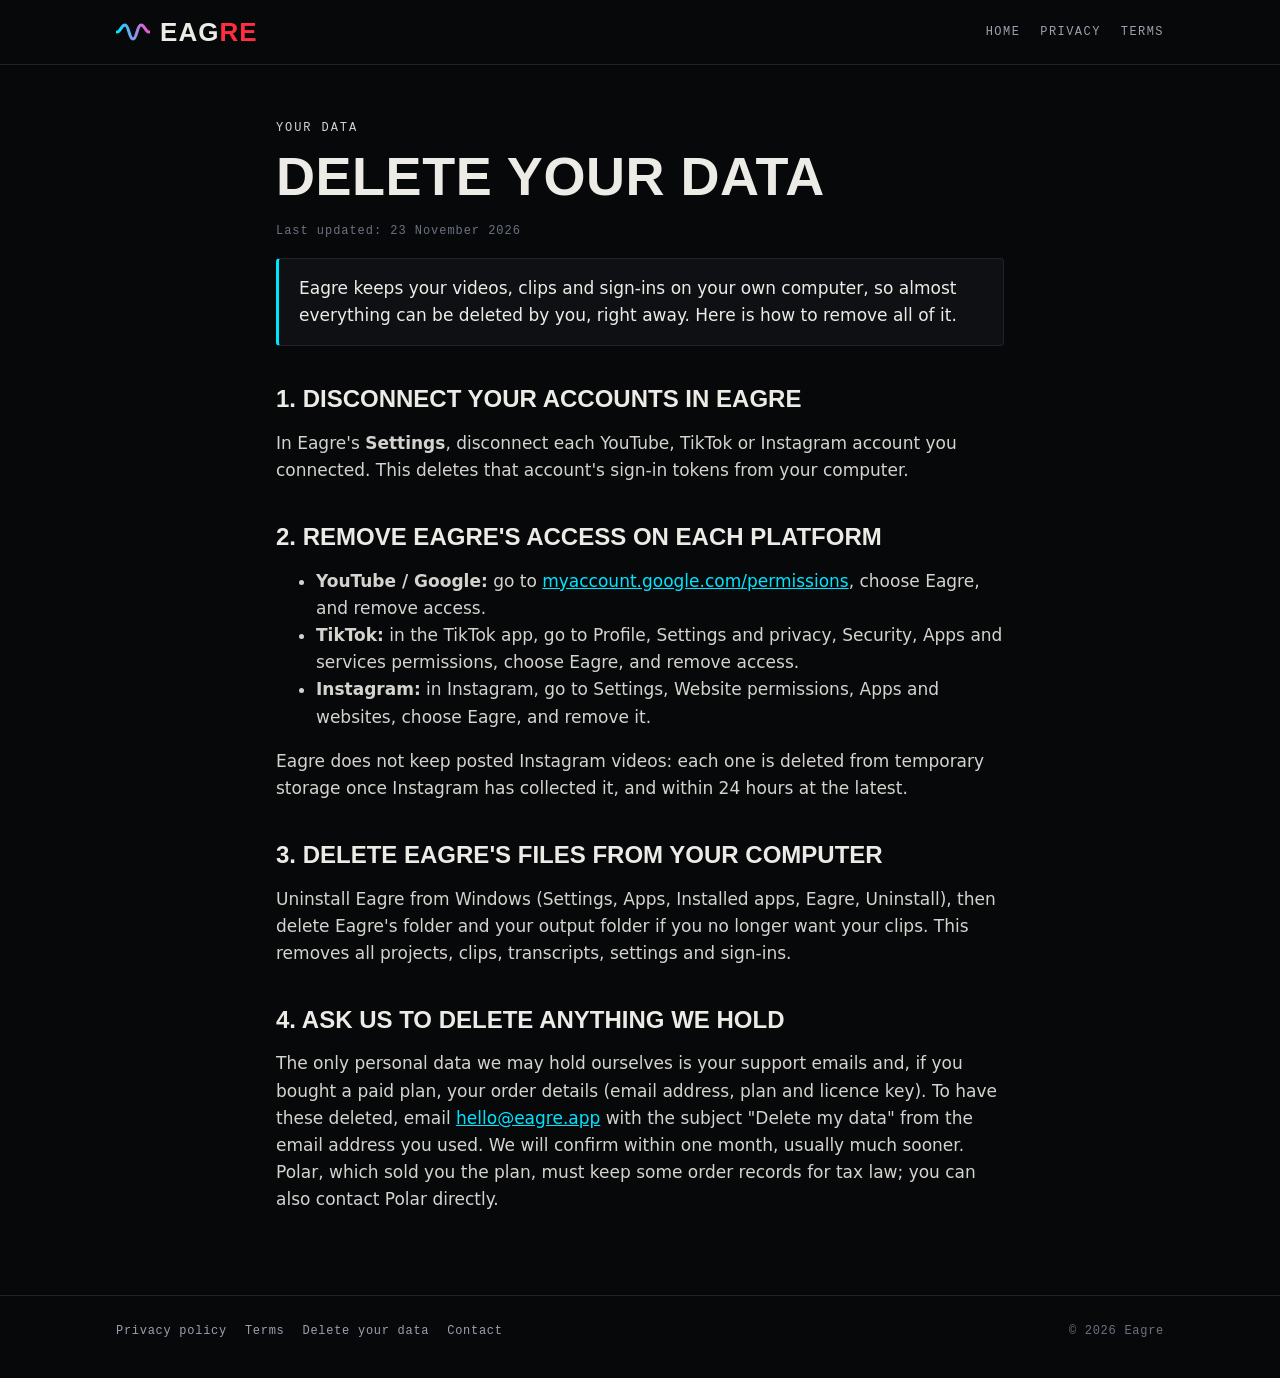
==== delete-data.html @ e5c0943c "Eagre website: home, privacy policy, terms, delete your data" ====
<!doctype html>
<html lang="en">
<head>
<meta charset="utf-8">
<meta name="viewport" content="width=device-width, initial-scale=1">
<title>Delete your data - Eagre</title>
<meta name="description" content="How to delete your data from Eagre and remove its access to your YouTube, TikTok and Instagram accounts.">
<link rel="icon" href="data:image/svg+xml,%3Csvg xmlns='http://www.w3.org/2000/svg' viewBox='0 0 34 18'%3E%3Cpath d='M1 9c4 0 4-7 8-7s4 14 8 14 4-14 8-14 4 7 8 7' fill='none' stroke='%23ff2e3f' stroke-width='3' stroke-linecap='round'/%3E%3C/svg%3E">
<link rel="stylesheet" href="style.css">
</head>
<body>
<header class="top"><div class="wrap">
  <a class="logo" href="./"><svg viewBox="0 0 34 18" aria-hidden="true"><defs><linearGradient id="g" x1="0" x2="1"><stop offset="0" stop-color="#00e5ff"/><stop offset="1" stop-color="#ff4fd8"/></linearGradient></defs><path d="M1 9c4 0 4-7 8-7s4 14 8 14 4-14 8-14 4 7 8 7" fill="none" stroke="url(#g)" stroke-width="3" stroke-linecap="round"/></svg><span>Eag<b>re</b></span></a>
  <nav class="links"><a href="./">Home</a><a href="privacy.html">Privacy</a><a href="terms.html">Terms</a></nav>
</div></header>

<main class="wrap narrow doc">
<p class="kicker">Your data</p>
<h1>Delete your data</h1>
<p class="updated">Last updated: 23 November 2026</p>

<div class="box">Eagre keeps your videos, clips and sign-ins on your own computer, so almost everything can be deleted by you,
right away. Here is how to remove all of it.</div>

<h2>1. Disconnect your accounts in Eagre</h2>
<p>In Eagre's <strong>Settings</strong>, disconnect each YouTube, TikTok or Instagram account you connected. This deletes
that account's sign-in tokens from your computer.</p>

<h2>2. Remove Eagre's access on each platform</h2>
<ul>
  <li><strong>YouTube / Google:</strong> go to <a href="https://myaccount.google.com/permissions">myaccount.google.com/permissions</a>, choose Eagre, and remove access.</li>
  <li><strong>TikTok:</strong> in the TikTok app, go to Profile, Settings and privacy, Security, Apps and services permissions, choose Eagre, and remove access.</li>
  <li><strong>Instagram:</strong> in Instagram, go to Settings, Website permissions, Apps and websites, choose Eagre, and remove it.</li>
</ul>
<p>Eagre does not keep posted Instagram videos: each one is deleted from temporary storage once Instagram has collected it,
and within 24 hours at the latest.</p>

<h2>3. Delete Eagre's files from your computer</h2>
<p>Uninstall Eagre from Windows (Settings, Apps, Installed apps, Eagre, Uninstall), then delete Eagre's folder and your
output folder if you no longer want your clips. This removes all projects, clips, transcripts, settings and sign-ins.</p>

<h2>4. Ask us to delete anything we hold</h2>
<p>The only personal data we may hold ourselves is your support emails and, if you bought a paid plan, your order
details (email address, plan and licence key). To have these deleted, email
<a href="mailto:hello@eagre.app?subject=Delete%20my%20data">hello@eagre.app</a> with the subject "Delete my data" from the
email address you used. We will confirm within one month, usually much sooner. Polar, which sold you the plan, must keep
some order records for tax law; you can also contact Polar directly.</p>
</main>

<footer><div class="wrap">
  <div><a href="privacy.html">Privacy policy</a><a href="terms.html">Terms</a><a href="delete-data.html">Delete your data</a><a href="mailto:hello@eagre.app">Contact</a></div>
  <div>&copy; 2026 Eagre</div>
</div></footer>
</body>
</html>
---- style.css ----
:root {
  --bg: #07080a; --panel: #0e1014; --panel-2: #14171d; --edge: #1f242c; --edge-2: #2c323d;
  --text: #ecebe6; --dim: #9aa1ad; --faint: #6b7280;
  --red: #ff2e3f; --amber: #ffb000; --green: #39ff88; --cyan: #00e5ff; --violet: #8a5bff; --pink: #ff4fd8;
  --mono: "JetBrains Mono", Consolas, "Courier New", monospace;
  --head: "Oswald", "Arial Narrow", "Roboto Condensed", Impact, sans-serif;
  --body: "Segoe UI", system-ui, -apple-system, Roboto, sans-serif;
}
* { box-sizing: border-box; }
html { -webkit-text-size-adjust: 100%; }
body { margin: 0; background: var(--bg); color: var(--text); font: 17px/1.6 var(--body); }
a { color: var(--cyan); }
a:hover { color: var(--text); }
.wrap { max-width: 1080px; margin: 0 auto; padding: 0 16px; }
.narrow { max-width: 760px; }

/* top bar */
header.top { border-bottom: 1px solid var(--edge); }
header.top .wrap { display: flex; align-items: center; justify-content: space-between; height: 64px; gap: 16px; }
.logo { display: flex; align-items: center; gap: 10px; text-decoration: none; color: var(--text);
  font: 700 26px/1 var(--head); letter-spacing: .04em; text-transform: uppercase; }
.logo svg { width: 34px; height: 18px; }
.logo b { color: var(--red); font-weight: 700; }
nav.links { display: flex; gap: 20px; font: 12px var(--mono); letter-spacing: .12em; text-transform: uppercase; }
nav.links a { color: var(--dim); text-decoration: none; }
nav.links a:hover { color: var(--text); }

/* hero */
.hero { padding-top: 72px; padding-bottom: 40px; }
.kicker { font: 12px var(--mono); letter-spacing: .16em; text-transform: uppercase; color: var(--amber); margin: 0 0 14px; }
h1 { font: 700 clamp(38px, 7vw, 72px)/1.02 var(--head); text-transform: uppercase; margin: 0 0 20px; letter-spacing: .01em; }
h1 .hot { color: var(--red); }
.lead { font-size: 20px; color: var(--dim); max-width: 640px; margin: 0 0 28px; }
.btn { display: inline-block; padding: 13px 22px; background: var(--red); color: #fff; text-decoration: none;
  font: 700 13px var(--mono); letter-spacing: .12em; text-transform: uppercase; border-radius: 4px; }
.btn:hover { color: #fff; filter: brightness(1.1); }
.btn.ghost { background: transparent; border: 1px solid var(--edge-2); color: var(--text); margin-left: 10px; }
.note { font: 12px var(--mono); color: var(--faint); margin-top: 14px; letter-spacing: .04em; }

/* signal mock */
.signal { margin: 48px 0 8px; border: 1px solid var(--edge); background: var(--panel); border-radius: 4px; padding: 20px 20px 14px; }
.signal .label { font: 11px var(--mono); letter-spacing: .16em; color: var(--dim); text-transform: uppercase; margin-bottom: 12px; }
.signal .label i { display: inline-block; width: 8px; height: 8px; background: var(--red); margin-right: 8px; }
.bars { display: flex; align-items: center; gap: 3px; height: 120px; }
.bars span { flex: 1; background: linear-gradient(180deg, var(--cyan), var(--violet)); opacity: .45; border-radius: 1px; }
.bars span.peak { opacity: 1; box-shadow: 0 0 10px var(--pink); }
.chat { display: block; width: 100%; height: 34px; margin-top: 8px; }
.legend { display: flex; gap: 18px; font: 11px var(--mono); color: var(--dim); letter-spacing: .1em; text-transform: uppercase; margin-top: 8px; flex-wrap: wrap; }
.legend b { display: inline-block; width: 9px; height: 9px; margin-right: 6px; vertical-align: -1px; }

/* sections */
section { padding: 56px 0; border-top: 1px solid var(--edge); }
h2 { font: 700 clamp(26px, 4vw, 38px)/1.1 var(--head); text-transform: uppercase; margin: 0 0 28px; }
h2 small { display: block; font: 12px var(--mono); color: var(--amber); letter-spacing: .16em; margin-bottom: 10px; }
.grid { display: grid; grid-template-columns: repeat(auto-fit, minmax(240px, 1fr)); gap: 14px; }
.card { background: var(--panel); border: 1px solid var(--edge); border-radius: 4px; padding: 22px; }
.card .num { font: 12px var(--mono); color: var(--red); letter-spacing: .14em; }
.card h3 { font: 700 21px/1.2 var(--head); text-transform: uppercase; margin: 8px 0 8px; letter-spacing: .02em; }
.card p { margin: 0; color: var(--dim); font-size: 15.5px; }
.facts { display: grid; grid-template-columns: repeat(auto-fit, minmax(160px, 1fr)); gap: 1px; background: var(--edge); border: 1px solid var(--edge); }
.facts div { background: var(--panel); padding: 18px; }
.facts strong { display: block; font: 700 28px/1.1 var(--head); color: var(--amber); }
.facts span { font: 11px var(--mono); color: var(--dim); letter-spacing: .12em; text-transform: uppercase; }

/* legal pages */
.doc { padding-top: 56px; padding-bottom: 64px; }
.doc h1 { font-size: clamp(34px, 6vw, 54px); }
.doc h2 { font-size: 24px; margin: 40px 0 10px; }
.doc h3 { font: 700 18px/1.3 var(--body); margin: 24px 0 6px; }
.doc p, .doc li { color: #d4d3ce; }
.doc .updated { font: 12px var(--mono); color: var(--faint); letter-spacing: .08em; }
.doc .box { background: var(--panel); border: 1px solid var(--edge); border-left: 3px solid var(--cyan); padding: 16px 20px; border-radius: 4px; margin: 20px 0; }
.doc table { border-collapse: collapse; width: 100%; font-size: 15px; margin: 12px 0; display: block; overflow-x: auto; }
.doc th, .doc td { text-align: left; padding: 9px 12px; border: 1px solid var(--edge); vertical-align: top; }
.doc th { background: var(--panel-2); font-weight: 600; }
.doc code { font: 13.5px var(--mono); color: var(--amber); word-break: break-all; }

footer { border-top: 1px solid var(--edge); padding: 28px 0 40px; font: 12px var(--mono); color: var(--faint); letter-spacing: .06em; }
footer .wrap { display: flex; justify-content: space-between; gap: 16px; flex-wrap: wrap; }
footer a { color: var(--dim); text-decoration: none; margin-right: 18px; }
footer a:hover { color: var(--text); }

@media (max-width: 600px) {
  nav.links { gap: 12px; font-size: 11px; }
  nav.links .hide-sm { display: none; }
  .hero { padding-top: 44px; padding-bottom: 24px; }
  .btn.ghost { margin: 10px 0 0; }
  .bars { height: 80px; gap: 2px; }
}
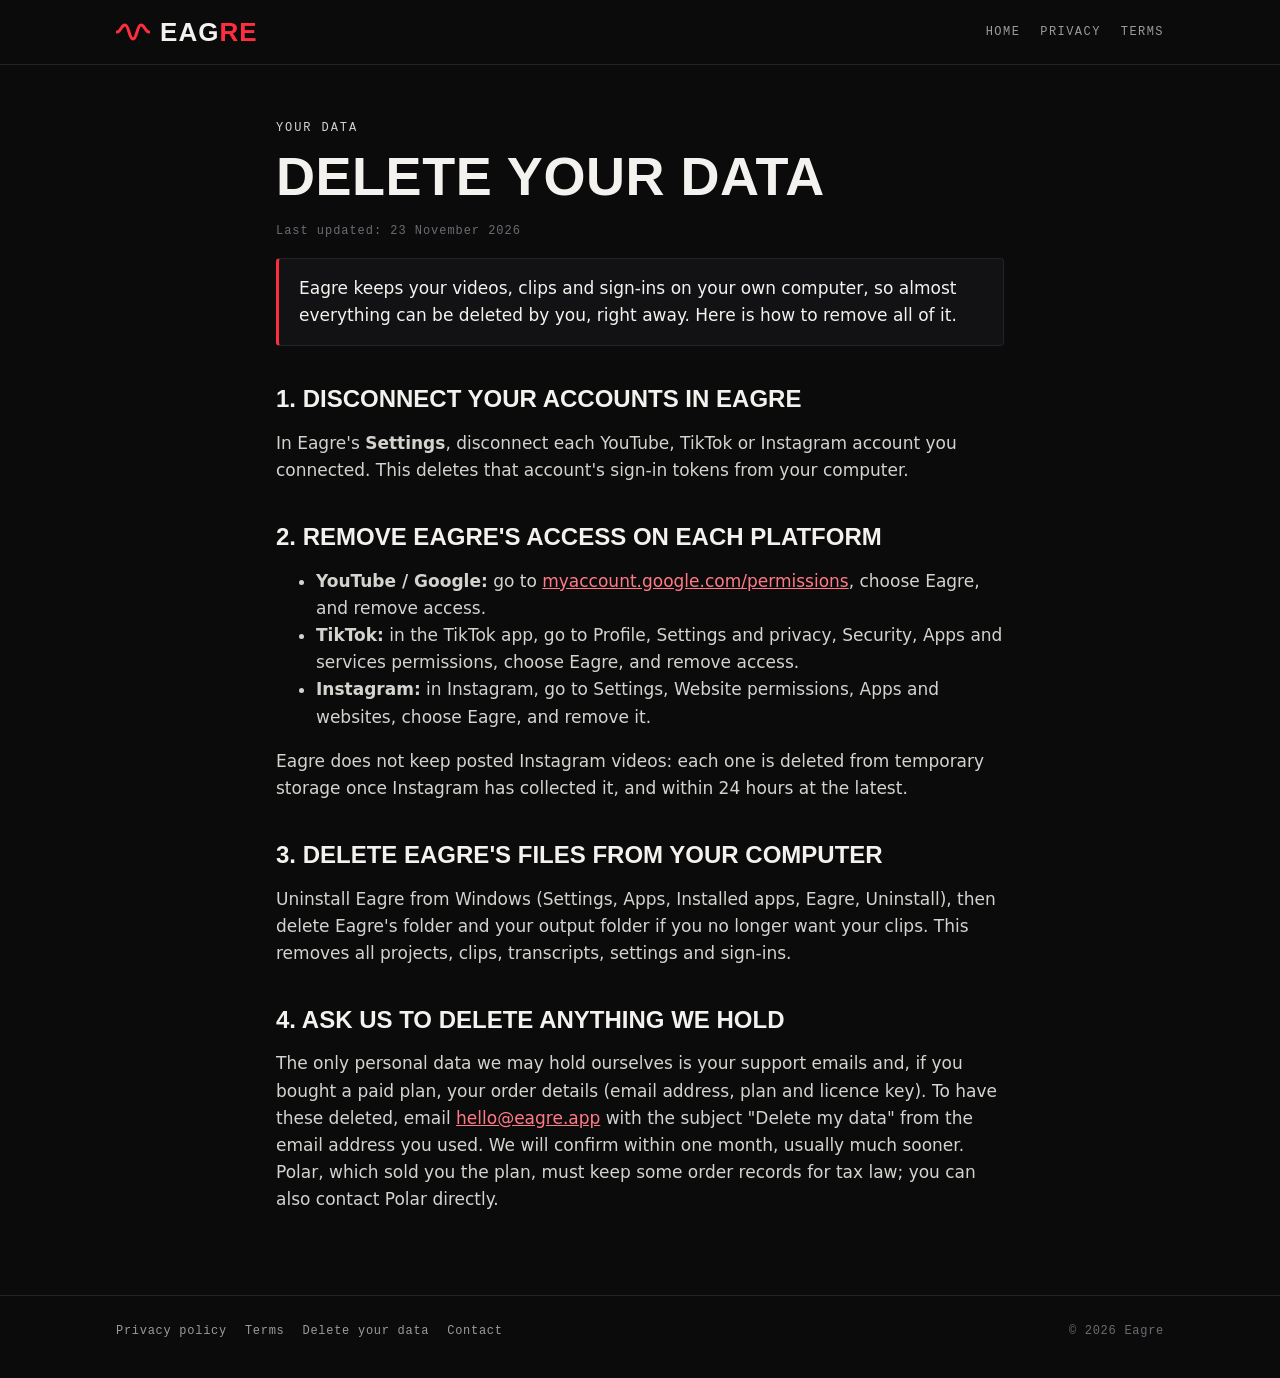
==== commit fbbac65a: "New look: black, white and Eagre red (no cyan/pink wave), matching the app Co-Authored-By: Claude Op" ====
--- a/delete-data.html
+++ b/delete-data.html
@@ -10,7 +10,7 @@
 </head>
 <body>
 <header class="top"><div class="wrap">
-  <a class="logo" href="./"><svg viewBox="0 0 34 18" aria-hidden="true"><defs><linearGradient id="g" x1="0" x2="1"><stop offset="0" stop-color="#00e5ff"/><stop offset="1" stop-color="#ff4fd8"/></linearGradient></defs><path d="M1 9c4 0 4-7 8-7s4 14 8 14 4-14 8-14 4 7 8 7" fill="none" stroke="url(#g)" stroke-width="3" stroke-linecap="round"/></svg><span>Eag<b>re</b></span></a>
+  <a class="logo" href="./"><svg viewBox="0 0 34 18" aria-hidden="true"><path d="M1 9c4 0 4-7 8-7s4 14 8 14 4-14 8-14 4 7 8 7" fill="none" stroke="#ff2e3f" stroke-width="3" stroke-linecap="round"/></svg><span>Eag<b>re</b></span></a>
   <nav class="links"><a href="./">Home</a><a href="privacy.html">Privacy</a><a href="terms.html">Terms</a></nav>
 </div></header>
 
--- a/style.css
+++ b/style.css
@@ -1,7 +1,8 @@
 :root {
-  --bg: #07080a; --panel: #0e1014; --panel-2: #14171d; --edge: #1f242c; --edge-2: #2c323d;
-  --text: #ecebe6; --dim: #9aa1ad; --faint: #6b7280;
-  --red: #ff2e3f; --amber: #ffb000; --green: #39ff88; --cyan: #00e5ff; --violet: #8a5bff; --pink: #ff4fd8;
+  /* Eagre "Signal red" (23 Nov 2026): black, white text, one red - same as the app's dark theme. No purple. */
+  --bg: #0b0b0c; --panel: #121214; --panel-2: #18181b; --edge: #232327; --edge-2: #34343a;
+  --text: #f4f2ee; --dim: #9a9aa0; --faint: #6b6b72;
+  --red: #ff2e3f; --link: #ff7a86; --bar: #3a3a40;
   --mono: "JetBrains Mono", Consolas, "Courier New", monospace;
   --head: "Oswald", "Arial Narrow", "Roboto Condensed", Impact, sans-serif;
   --body: "Segoe UI", system-ui, -apple-system, Roboto, sans-serif;
@@ -9,7 +10,7 @@
 * { box-sizing: border-box; }
 html { -webkit-text-size-adjust: 100%; }
 body { margin: 0; background: var(--bg); color: var(--text); font: 17px/1.6 var(--body); }
-a { color: var(--cyan); }
+a { color: var(--link); }
 a:hover { color: var(--text); }
 .wrap { max-width: 1080px; margin: 0 auto; padding: 0 16px; }
 .narrow { max-width: 760px; }
@@ -27,7 +28,7 @@
 
 /* hero */
 .hero { padding-top: 72px; padding-bottom: 40px; }
-.kicker { font: 12px var(--mono); letter-spacing: .16em; text-transform: uppercase; color: var(--amber); margin: 0 0 14px; }
+.kicker { font: 12px var(--mono); letter-spacing: .16em; text-transform: uppercase; color: var(--red); margin: 0 0 14px; }
 h1 { font: 700 clamp(38px, 7vw, 72px)/1.02 var(--head); text-transform: uppercase; margin: 0 0 20px; letter-spacing: .01em; }
 h1 .hot { color: var(--red); }
 .lead { font-size: 20px; color: var(--dim); max-width: 640px; margin: 0 0 28px; }
@@ -42,8 +43,8 @@
 .signal .label { font: 11px var(--mono); letter-spacing: .16em; color: var(--dim); text-transform: uppercase; margin-bottom: 12px; }
 .signal .label i { display: inline-block; width: 8px; height: 8px; background: var(--red); margin-right: 8px; }
 .bars { display: flex; align-items: center; gap: 3px; height: 120px; }
-.bars span { flex: 1; background: linear-gradient(180deg, var(--cyan), var(--violet)); opacity: .45; border-radius: 1px; }
-.bars span.peak { opacity: 1; box-shadow: 0 0 10px var(--pink); }
+.bars span { flex: 1; background: var(--bar); border-radius: 1px; }
+.bars span.peak { background: var(--red); }
 .chat { display: block; width: 100%; height: 34px; margin-top: 8px; }
 .legend { display: flex; gap: 18px; font: 11px var(--mono); color: var(--dim); letter-spacing: .1em; text-transform: uppercase; margin-top: 8px; flex-wrap: wrap; }
 .legend b { display: inline-block; width: 9px; height: 9px; margin-right: 6px; vertical-align: -1px; }
@@ -51,7 +52,7 @@
 /* sections */
 section { padding: 56px 0; border-top: 1px solid var(--edge); }
 h2 { font: 700 clamp(26px, 4vw, 38px)/1.1 var(--head); text-transform: uppercase; margin: 0 0 28px; }
-h2 small { display: block; font: 12px var(--mono); color: var(--amber); letter-spacing: .16em; margin-bottom: 10px; }
+h2 small { display: block; font: 12px var(--mono); color: var(--red); letter-spacing: .16em; margin-bottom: 10px; }
 .grid { display: grid; grid-template-columns: repeat(auto-fit, minmax(240px, 1fr)); gap: 14px; }
 .card { background: var(--panel); border: 1px solid var(--edge); border-radius: 4px; padding: 22px; }
 .card .num { font: 12px var(--mono); color: var(--red); letter-spacing: .14em; }
@@ -59,7 +60,7 @@
 .card p { margin: 0; color: var(--dim); font-size: 15.5px; }
 .facts { display: grid; grid-template-columns: repeat(auto-fit, minmax(160px, 1fr)); gap: 1px; background: var(--edge); border: 1px solid var(--edge); }
 .facts div { background: var(--panel); padding: 18px; }
-.facts strong { display: block; font: 700 28px/1.1 var(--head); color: var(--amber); }
+.facts strong { display: block; font: 700 28px/1.1 var(--head); color: var(--text); }
 .facts span { font: 11px var(--mono); color: var(--dim); letter-spacing: .12em; text-transform: uppercase; }
 
 /* legal pages */
@@ -69,11 +70,11 @@
 .doc h3 { font: 700 18px/1.3 var(--body); margin: 24px 0 6px; }
 .doc p, .doc li { color: #d4d3ce; }
 .doc .updated { font: 12px var(--mono); color: var(--faint); letter-spacing: .08em; }
-.doc .box { background: var(--panel); border: 1px solid var(--edge); border-left: 3px solid var(--cyan); padding: 16px 20px; border-radius: 4px; margin: 20px 0; }
+.doc .box { background: var(--panel); border: 1px solid var(--edge); border-left: 3px solid var(--red); padding: 16px 20px; border-radius: 4px; margin: 20px 0; }
 .doc table { border-collapse: collapse; width: 100%; font-size: 15px; margin: 12px 0; display: block; overflow-x: auto; }
 .doc th, .doc td { text-align: left; padding: 9px 12px; border: 1px solid var(--edge); vertical-align: top; }
 .doc th { background: var(--panel-2); font-weight: 600; }
-.doc code { font: 13.5px var(--mono); color: var(--amber); word-break: break-all; }
+.doc code { font: 13.5px var(--mono); color: var(--text); word-break: break-all; }
 
 footer { border-top: 1px solid var(--edge); padding: 28px 0 40px; font: 12px var(--mono); color: var(--faint); letter-spacing: .06em; }
 footer .wrap { display: flex; justify-content: space-between; gap: 16px; flex-wrap: wrap; }
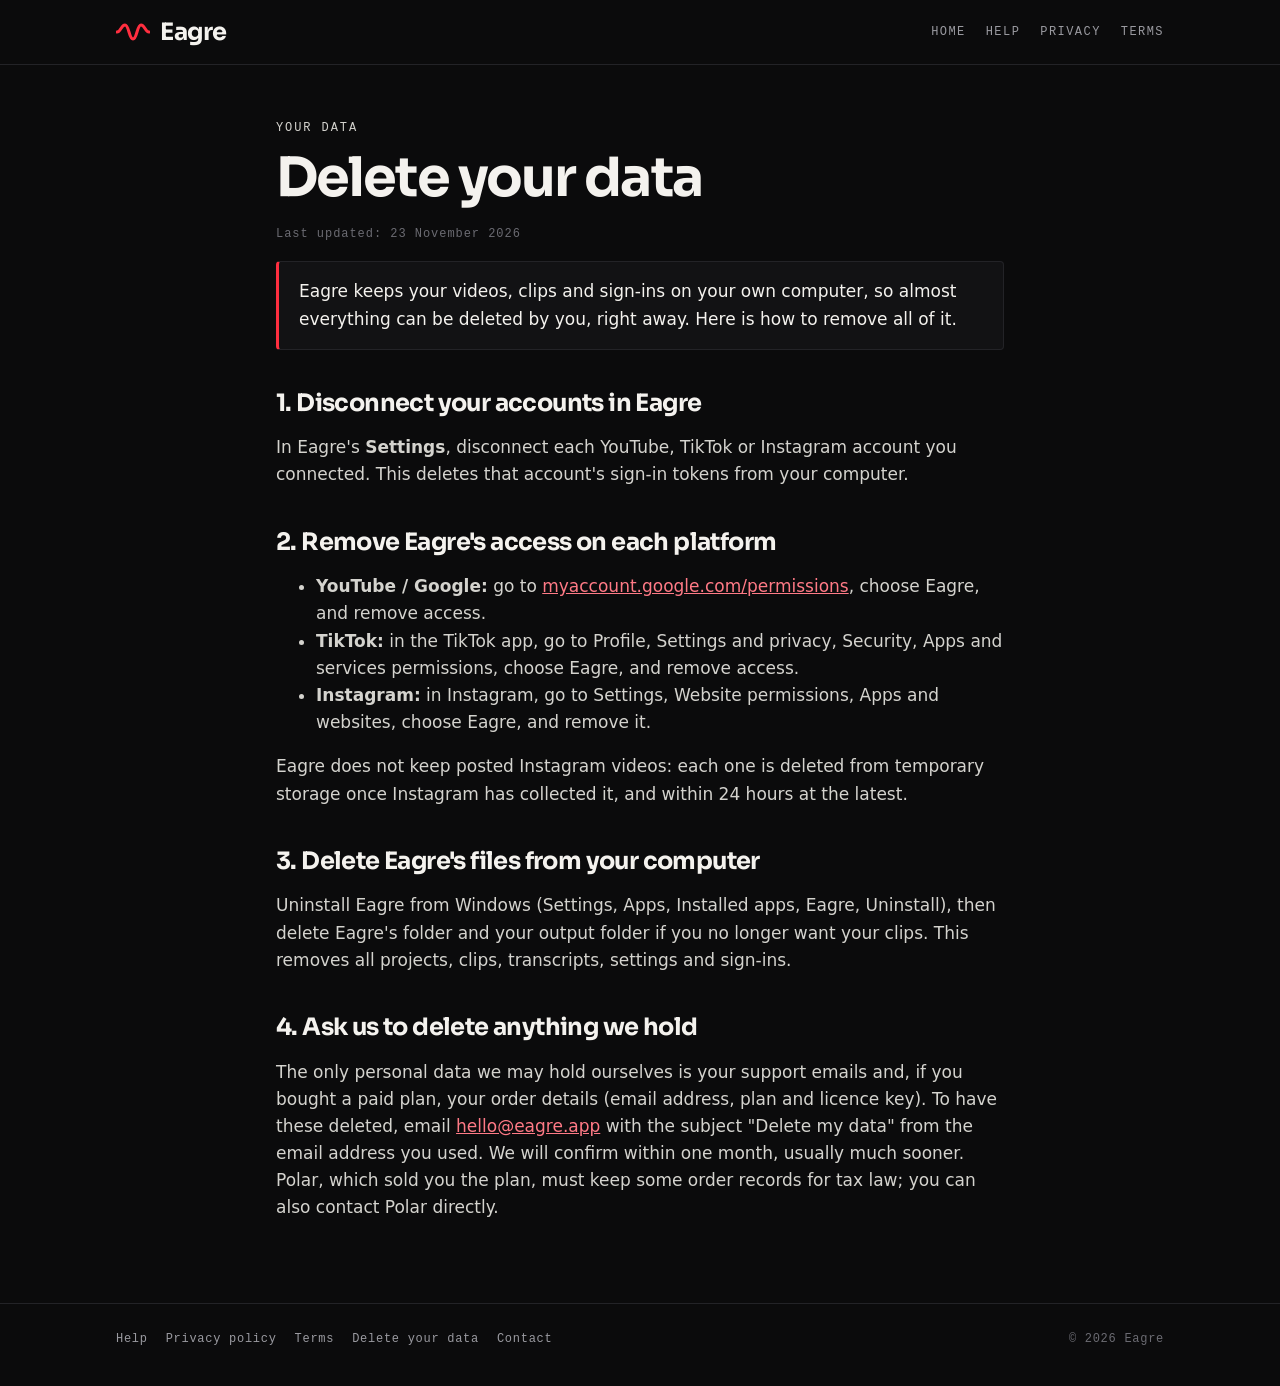
==== commit f6f66031: "New: help pages (FAQ, setup guide, PC requirements) and Help links in the menu and footer Copied fro" ====
--- a/delete-data.html
+++ b/delete-data.html
@@ -11,7 +11,7 @@
 <body>
 <header class="top"><div class="wrap">
   <a class="logo" href="./"><svg viewBox="0 0 34 18" aria-hidden="true"><path d="M1 9c4 0 4-7 8-7s4 14 8 14 4-14 8-14 4 7 8 7" fill="none" stroke="#ff2e3f" stroke-width="3" stroke-linecap="round"/></svg><span>Eag<b>re</b></span></a>
-  <nav class="links"><a href="./">Home</a><a href="privacy.html">Privacy</a><a href="terms.html">Terms</a></nav>
+  <nav class="links"><a href="./">Home</a><a href="help.html">Help</a><a href="privacy.html">Privacy</a><a href="terms.html">Terms</a></nav>
 </div></header>
 
 <main class="wrap narrow doc">
@@ -48,7 +48,7 @@
 </main>
 
 <footer><div class="wrap">
-  <div><a href="privacy.html">Privacy policy</a><a href="terms.html">Terms</a><a href="delete-data.html">Delete your data</a><a href="mailto:hello@eagre.app">Contact</a></div>
+  <div><a href="help.html">Help</a><a href="privacy.html">Privacy policy</a><a href="terms.html">Terms</a><a href="delete-data.html">Delete your data</a><a href="mailto:hello@eagre.app">Contact</a></div>
   <div>&copy; 2026 Eagre</div>
 </div></footer>
 </body>
--- a/style.css
+++ b/style.css
@@ -1,10 +1,12 @@
+@font-face { font-family: "Sora"; font-weight: 600; font-display: swap; src: url("fonts/sora-600.woff2") format("woff2"); }
+@font-face { font-family: "Sora"; font-weight: 700; font-display: swap; src: url("fonts/sora-700.woff2") format("woff2"); }
 :root {
   /* Eagre "Signal red" (23 Nov 2026): black, white text, one red - same as the app's dark theme. No purple. */
   --bg: #0b0b0c; --panel: #121214; --panel-2: #18181b; --edge: #232327; --edge-2: #34343a;
   --text: #f4f2ee; --dim: #9a9aa0; --faint: #6b6b72;
   --red: #ff2e3f; --link: #ff7a86; --bar: #3a3a40;
   --mono: "JetBrains Mono", Consolas, "Courier New", monospace;
-  --head: "Oswald", "Arial Narrow", "Roboto Condensed", Impact, sans-serif;
+  --head: "Sora", "Segoe UI", system-ui, sans-serif;
   --body: "Segoe UI", system-ui, -apple-system, Roboto, sans-serif;
 }
 * { box-sizing: border-box; }
@@ -19,9 +21,9 @@
 header.top { border-bottom: 1px solid var(--edge); }
 header.top .wrap { display: flex; align-items: center; justify-content: space-between; height: 64px; gap: 16px; }
 .logo { display: flex; align-items: center; gap: 10px; text-decoration: none; color: var(--text);
-  font: 700 26px/1 var(--head); letter-spacing: .04em; text-transform: uppercase; }
+  font: 700 24px/1 var(--head); letter-spacing: -.02em; }
 .logo svg { width: 34px; height: 18px; }
-.logo b { color: var(--red); font-weight: 700; }
+.logo b { color: inherit; font-weight: 700; }
 nav.links { display: flex; gap: 20px; font: 12px var(--mono); letter-spacing: .12em; text-transform: uppercase; }
 nav.links a { color: var(--dim); text-decoration: none; }
 nav.links a:hover { color: var(--text); }
@@ -29,7 +31,7 @@
 /* hero */
 .hero { padding-top: 72px; padding-bottom: 40px; }
 .kicker { font: 12px var(--mono); letter-spacing: .16em; text-transform: uppercase; color: var(--red); margin: 0 0 14px; }
-h1 { font: 700 clamp(38px, 7vw, 72px)/1.02 var(--head); text-transform: uppercase; margin: 0 0 20px; letter-spacing: .01em; }
+h1 { font: 700 clamp(36px, 6.2vw, 64px)/1.08 var(--head); margin: 0 0 20px; letter-spacing: -.035em; }
 h1 .hot { color: var(--red); }
 .lead { font-size: 20px; color: var(--dim); max-width: 640px; margin: 0 0 28px; }
 .btn { display: inline-block; padding: 13px 22px; background: var(--red); color: #fff; text-decoration: none;
@@ -51,16 +53,16 @@
 
 /* sections */
 section { padding: 56px 0; border-top: 1px solid var(--edge); }
-h2 { font: 700 clamp(26px, 4vw, 38px)/1.1 var(--head); text-transform: uppercase; margin: 0 0 28px; }
+h2 { font: 700 clamp(24px, 3.6vw, 34px)/1.15 var(--head); margin: 0 0 28px; letter-spacing: -.025em; }
 h2 small { display: block; font: 12px var(--mono); color: var(--red); letter-spacing: .16em; margin-bottom: 10px; }
 .grid { display: grid; grid-template-columns: repeat(auto-fit, minmax(240px, 1fr)); gap: 14px; }
 .card { background: var(--panel); border: 1px solid var(--edge); border-radius: 4px; padding: 22px; }
 .card .num { font: 12px var(--mono); color: var(--red); letter-spacing: .14em; }
-.card h3 { font: 700 21px/1.2 var(--head); text-transform: uppercase; margin: 8px 0 8px; letter-spacing: .02em; }
+.card h3 { font: 600 19px/1.25 var(--head); margin: 8px 0 8px; letter-spacing: -.015em; }
 .card p { margin: 0; color: var(--dim); font-size: 15.5px; }
 .facts { display: grid; grid-template-columns: repeat(auto-fit, minmax(160px, 1fr)); gap: 1px; background: var(--edge); border: 1px solid var(--edge); }
 .facts div { background: var(--panel); padding: 18px; }
-.facts strong { display: block; font: 700 28px/1.1 var(--head); color: var(--text); }
+.facts strong { display: block; font: 700 26px/1.1 var(--head); letter-spacing: -.02em; color: var(--text); }
 .facts span { font: 11px var(--mono); color: var(--dim); letter-spacing: .12em; text-transform: uppercase; }
 
 /* legal pages */
@@ -76,6 +78,12 @@
 .doc th { background: var(--panel-2); font-weight: 600; }
 .doc code { font: 13.5px var(--mono); color: var(--text); word-break: break-all; }
 
+.doc .toc { background: var(--panel); border: 1px solid var(--edge); border-radius: 4px; padding: 14px 20px 14px 40px; margin: 20px 0; }
+.doc .toc li { margin: 2px 0; }
+.help-links { margin: 28px 0 8px; }
+.help-links a.card { text-decoration: none; color: var(--text); }
+.help-links a.card:hover { border-color: var(--edge-2); }
+
 footer { border-top: 1px solid var(--edge); padding: 28px 0 40px; font: 12px var(--mono); color: var(--faint); letter-spacing: .06em; }
 footer .wrap { display: flex; justify-content: space-between; gap: 16px; flex-wrap: wrap; }
 footer a { color: var(--dim); text-decoration: none; margin-right: 18px; }
